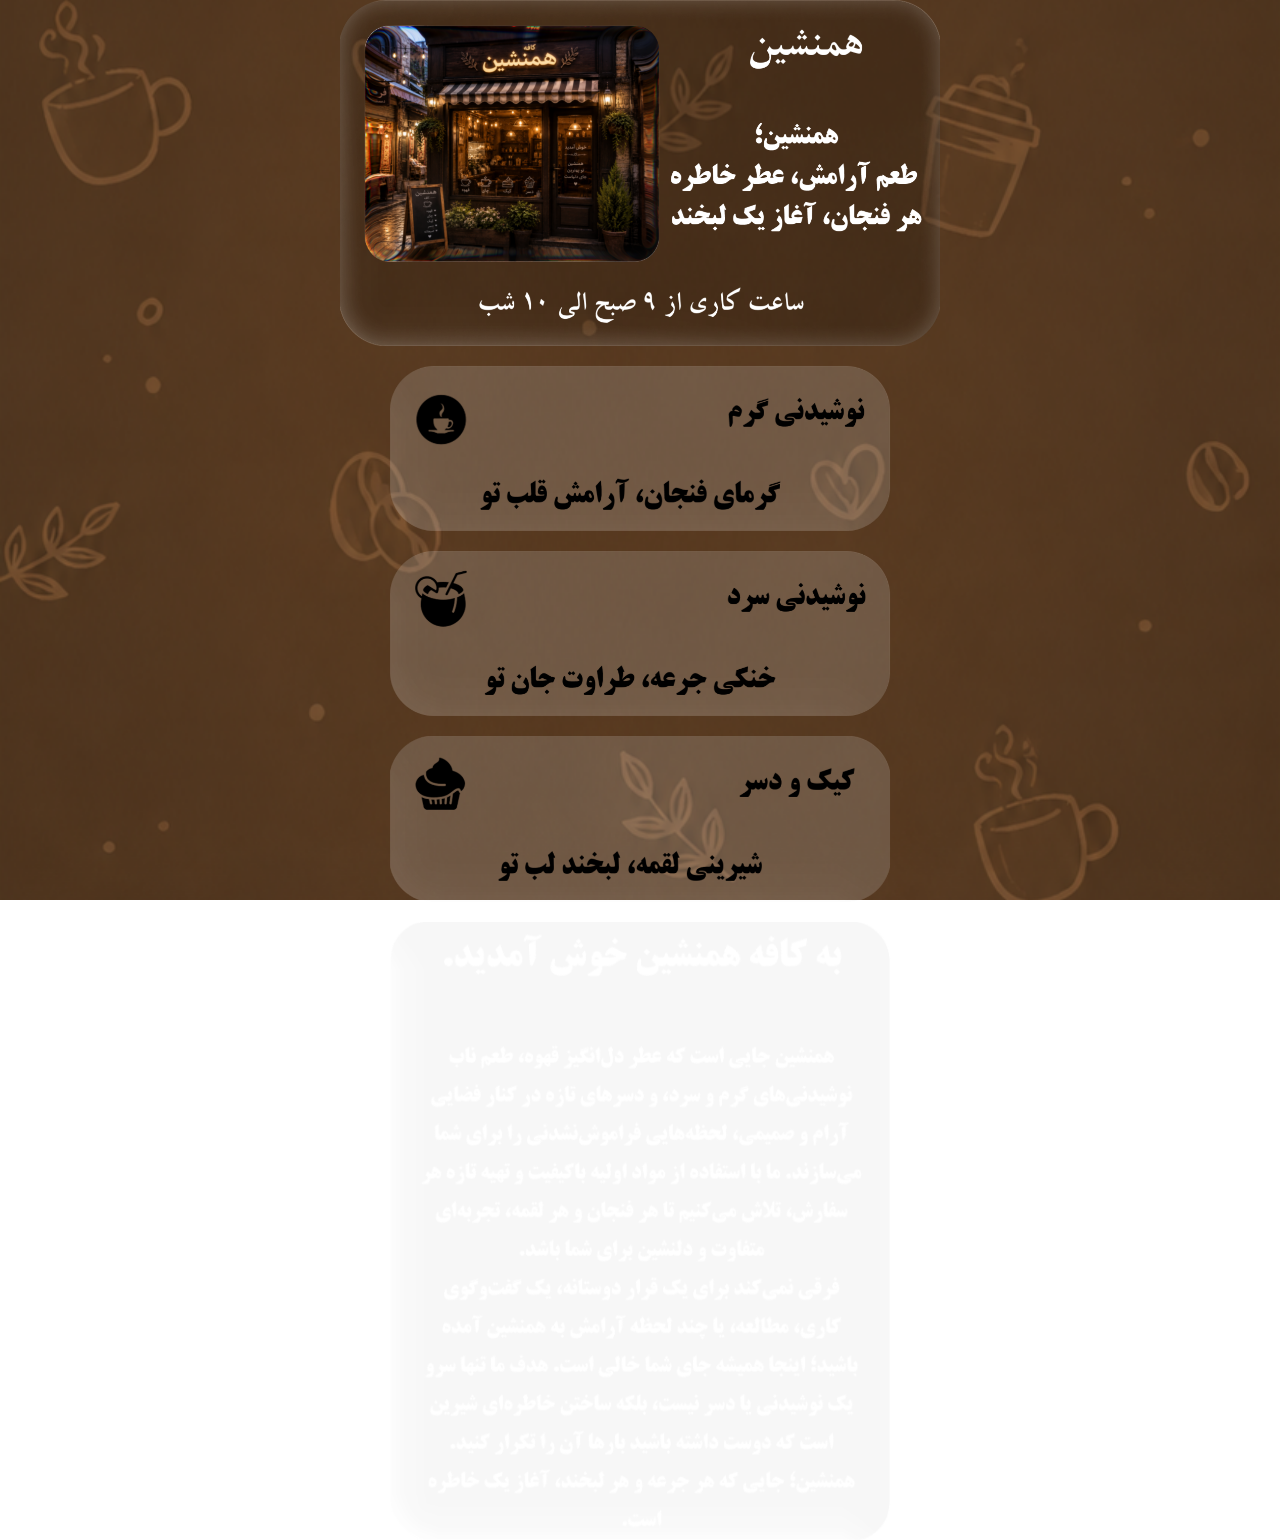
==== index.html @ 85c49452 "cafe 711" ====
<!doctype html>
<html lang="en">
  <head>
    <meta charset="UTF-8" />
    <meta name="viewport" content="width=device-width, initial-scale=1.0" />
    <title>Document</title>
    <link rel="stylesheet" href="./style/style.css" />
  </head>
  <body>
    <div class="bake" style="background-image: url(./images/bake.png)"></div>
    <div class="baner">
      <div style="background-image: url(./images/Component1.png)"></div>
    </div>
    <div class="imagebar">
      <div style="background-image: url(./images/Component2.png)"></div>
    </div>
    <div class="imagebar">
      <div style="background-image: url(./images/Component3.png)"></div>
    </div>
    <div class="imagebar">
      <div style="background-image: url(./images/Component4.png)"></div>
    </div>
    <div class="text">   <div style="background-image: url(./images/Component5.png);"> </div>  </div>
  </body>
</html>
---- style/style.css ----
* {
  margin: 0;
  padding: 0;
}

.bake {
  position: fixed;
  width: 100%;
  height: 100%;
  background-size: cover;
  background-position: center;
}

.baner {
  position: relative;
  display: flex;
  flex-wrap: wrap;
  align-items: center;
  text-align: center;
  justify-content: center;
  width: 100%;
}
.baner div {
  width: 90%;
  max-width: 600px;
  aspect-ratio: 16 / 9.22;
  background-position: center;
  background-size: cover;
}
.imagebar {
  position: relative;
  display: flex;
  flex-wrap: wrap;
  align-items: center;
  text-align: center;
  justify-content: center;
  width: 100%;
  margin-top: 20px;
}
.imagebar div {
  width: 80%;
  aspect-ratio: 16 / 5.29;
  background-position: center;
  background-size: cover;
  max-width: 500px;
}
.text {
  position: relative;
  display: flex;
  flex-wrap: wrap;
  align-items: center;
  text-align: center;
  justify-content: center;
  width: 100%;
  margin-top: 20px;
}
.text div {
  width: 80%;
  aspect-ratio: 16.4 / 20.29;
  background-position: center;
  background-size: cover;
  max-width: 500px;
}
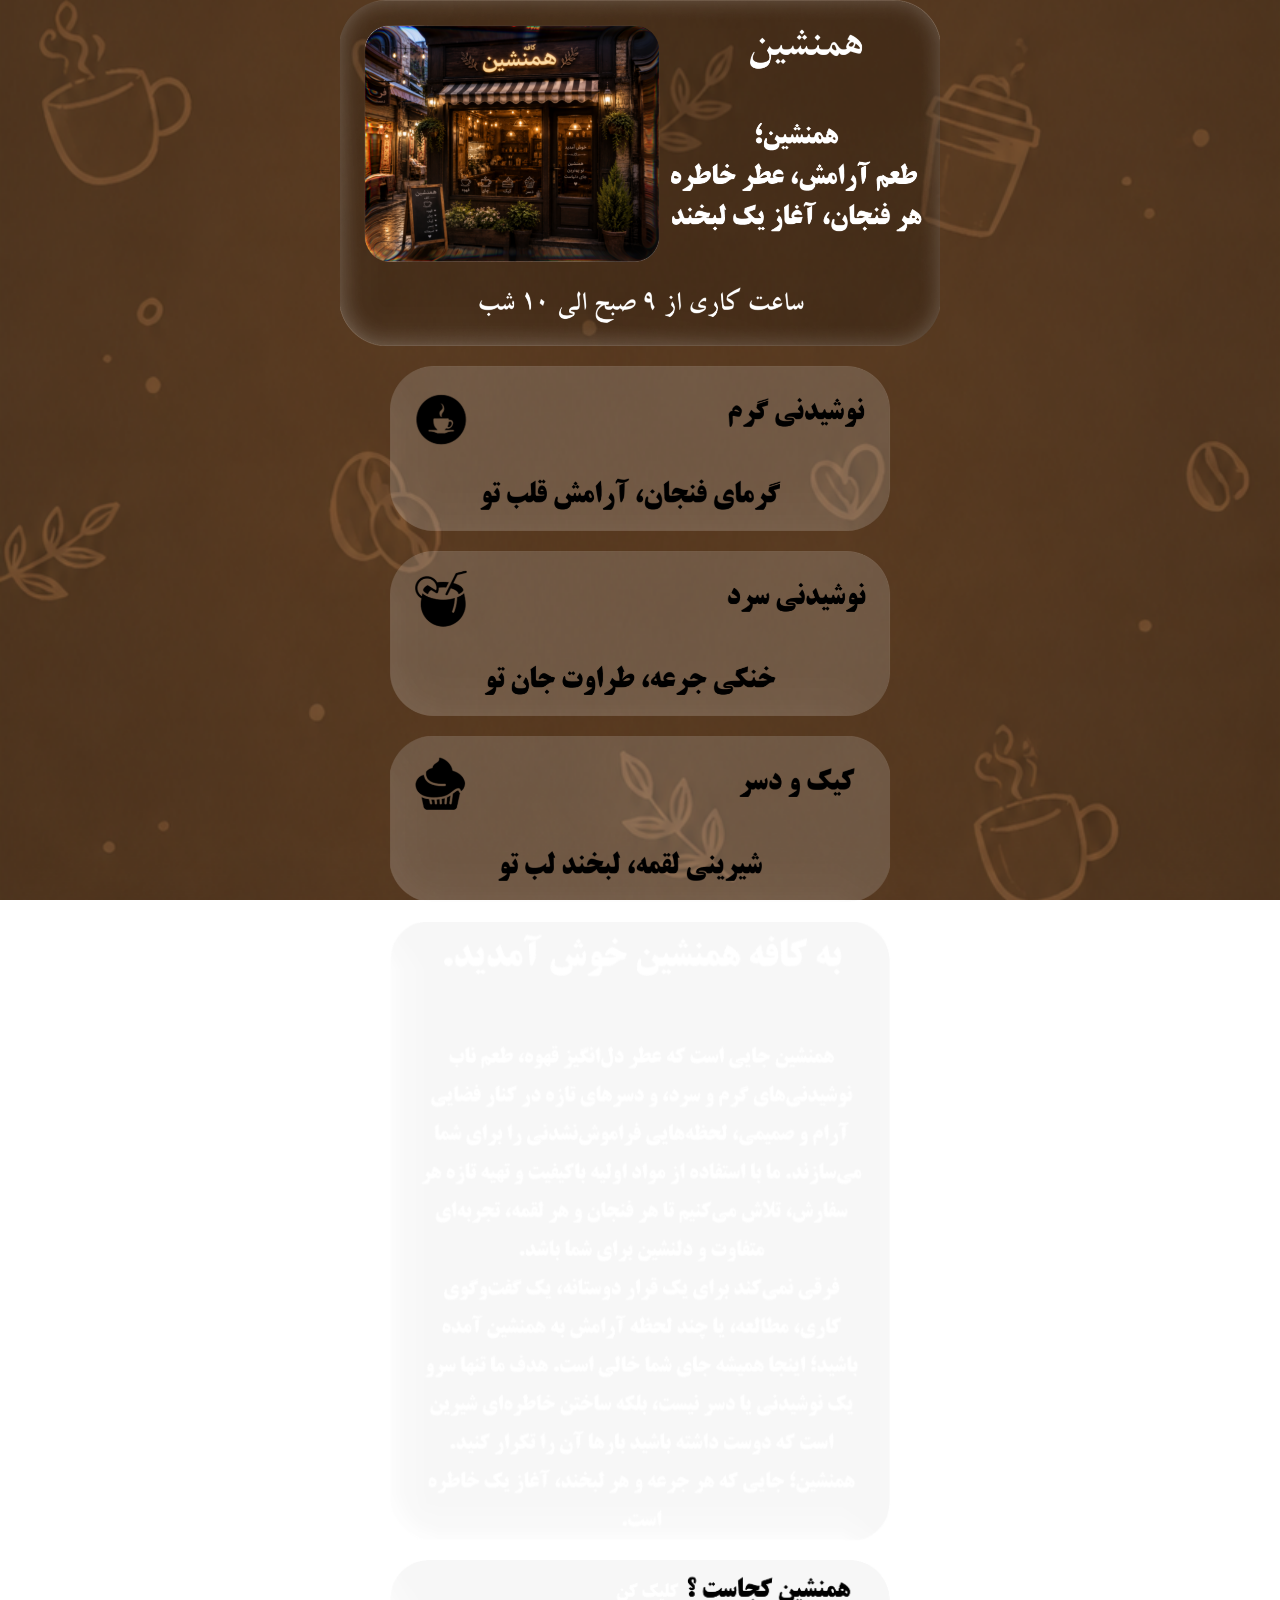
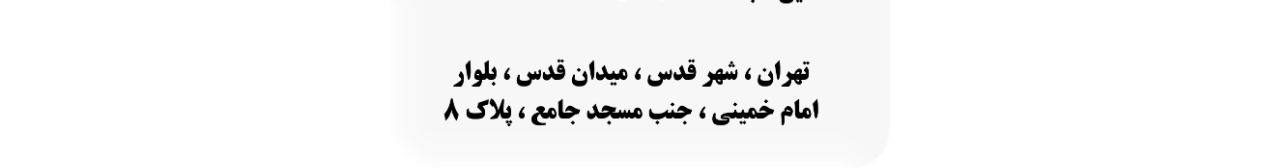
==== commit f801d408: "cafe 915" ====
--- a/index.html
+++ b/index.html
@@ -21,5 +21,6 @@
       <div style="background-image: url(./images/Component4.png)"></div>
     </div>
     <div class="text">   <div style="background-image: url(./images/Component5.png);"> </div>  </div>
+    <div class="lokation"><div style="background-image: url(./images/Component6.png);"></div></div>
   </body>
 </html>
--- a/style/style.css
+++ b/style/style.css
@@ -61,3 +61,19 @@
   background-size: cover;
   max-width: 500px;
 }
+.lokation{
+  position: relative;
+  display: flex;
+  flex-wrap: wrap;
+  align-items: center;
+  text-align: center;
+  justify-content: center;
+  width: 100%;
+  margin-top: 20px;
+}.lokation div{
+  width: 80%;
+  aspect-ratio: 20 / 8.29;
+  background-position: center;
+  background-size: cover;
+  max-width: 500px
+}
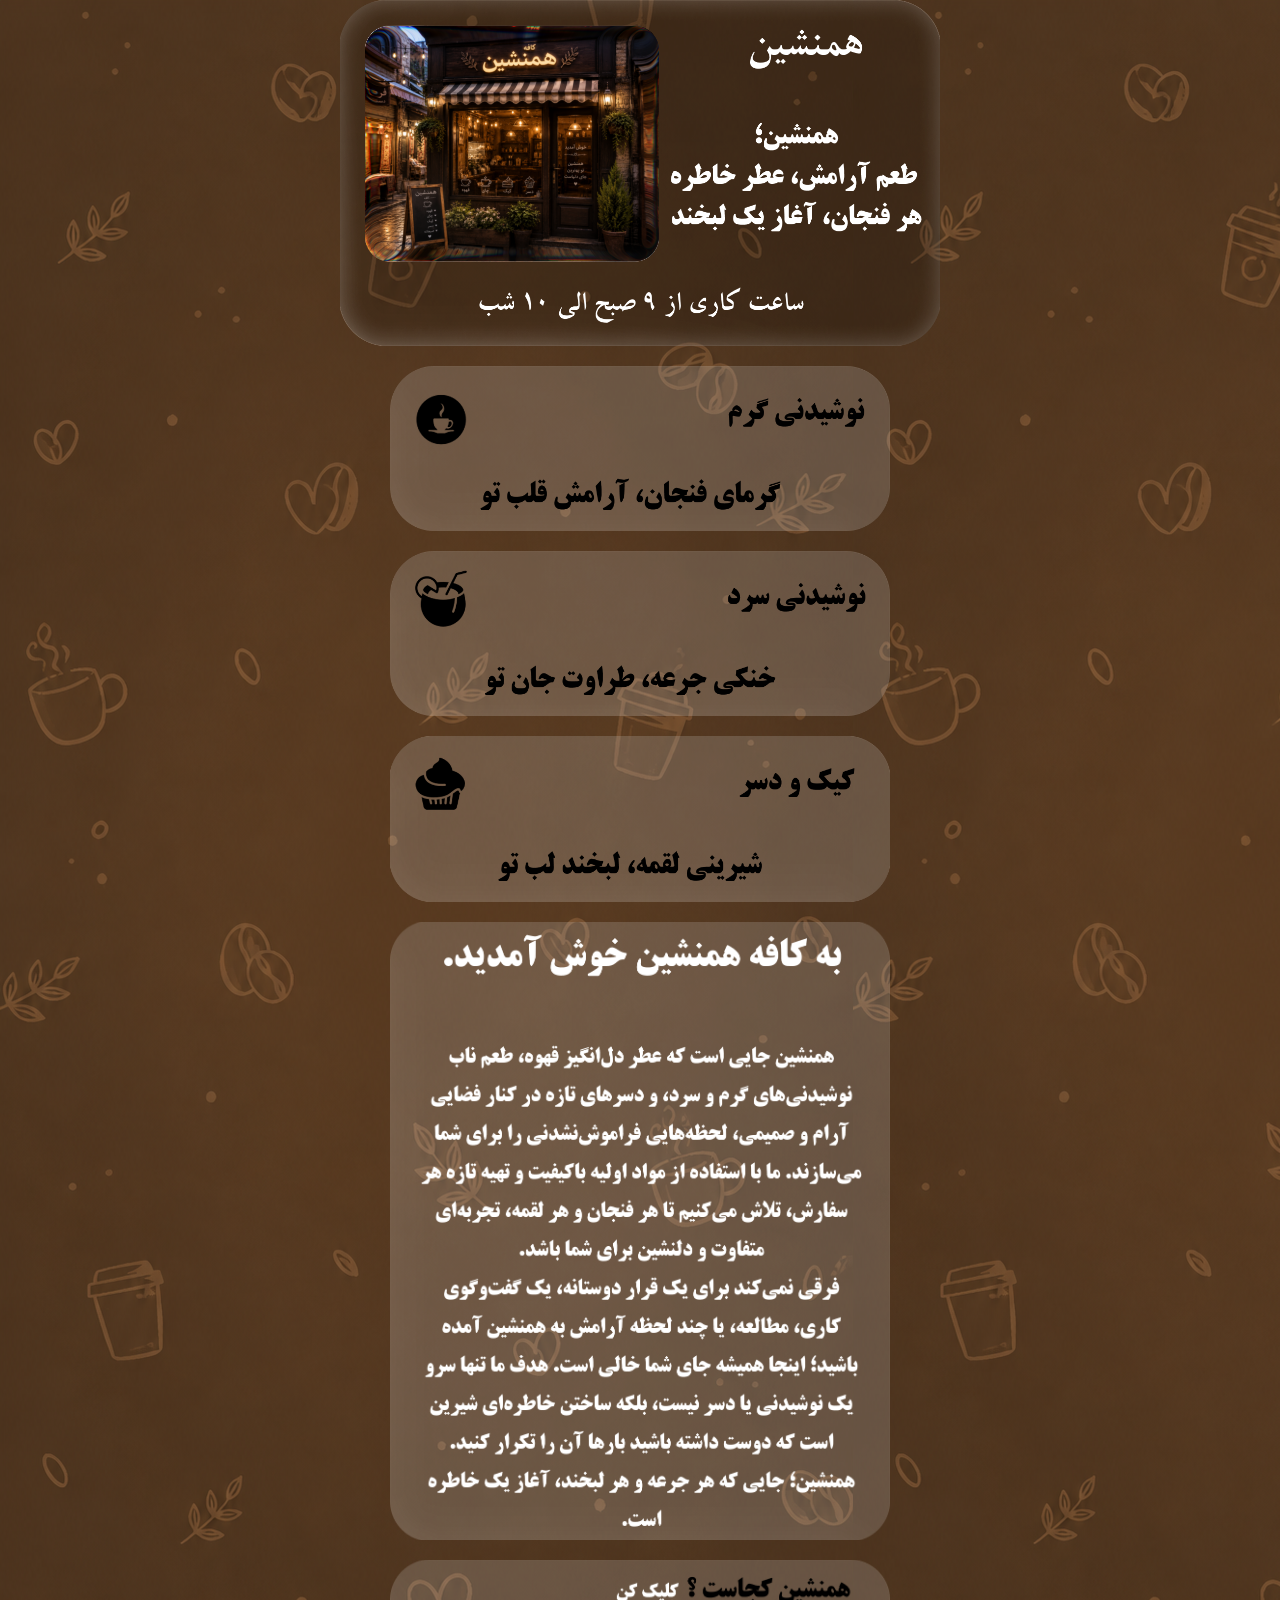
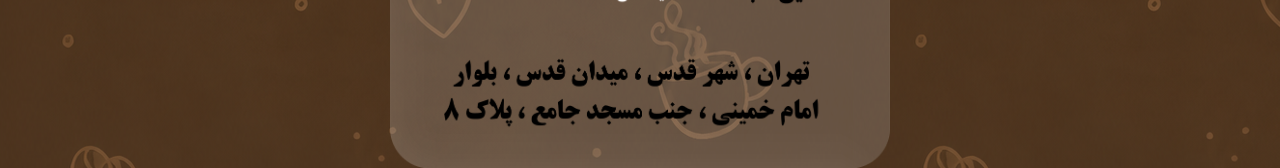
==== commit 92738b0a: "cafe 15926" ====
--- a/index.html
+++ b/index.html
@@ -6,19 +6,18 @@
     <title>Document</title>
     <link rel="stylesheet" href="./style/style.css" />
   </head>
-  <body>
-    <div class="bake" style="background-image: url(./images/bake.png)"></div>
+  <body style="background-image: url(./images/bake.png)">
     <div class="baner">
       <div style="background-image: url(./images/Component1.png)"></div>
     </div>
     <div class="imagebar">
-      <div style="background-image: url(./images/Component2.png)"></div>
+      <a href="./file/menuh/index.html" style="background-image: url(./images/Component2.png)"></a>
     </div>
     <div class="imagebar">
-      <div style="background-image: url(./images/Component3.png)"></div>
+      <a style="background-image: url(./images/Component3.png)"></a>
     </div>
     <div class="imagebar">
-      <div style="background-image: url(./images/Component4.png)"></div>
+      <a style="background-image: url(./images/Component4.png)"></a>
     </div>
     <div class="text">   <div style="background-image: url(./images/Component5.png);"> </div>  </div>
     <div class="lokation"><div style="background-image: url(./images/Component6.png);"></div></div>
--- a/style/style.css
+++ b/style/style.css
@@ -1,14 +1,6 @@
 * {
   margin: 0;
   padding: 0;
-}
-
-.bake {
-  position: fixed;
-  width: 100%;
-  height: 100%;
-  background-size: cover;
-  background-position: center;
 }
 
 .baner {
@@ -37,7 +29,7 @@
   width: 100%;
   margin-top: 20px;
 }
-.imagebar div {
+.imagebar a {
   width: 80%;
   aspect-ratio: 16 / 5.29;
   background-position: center;
